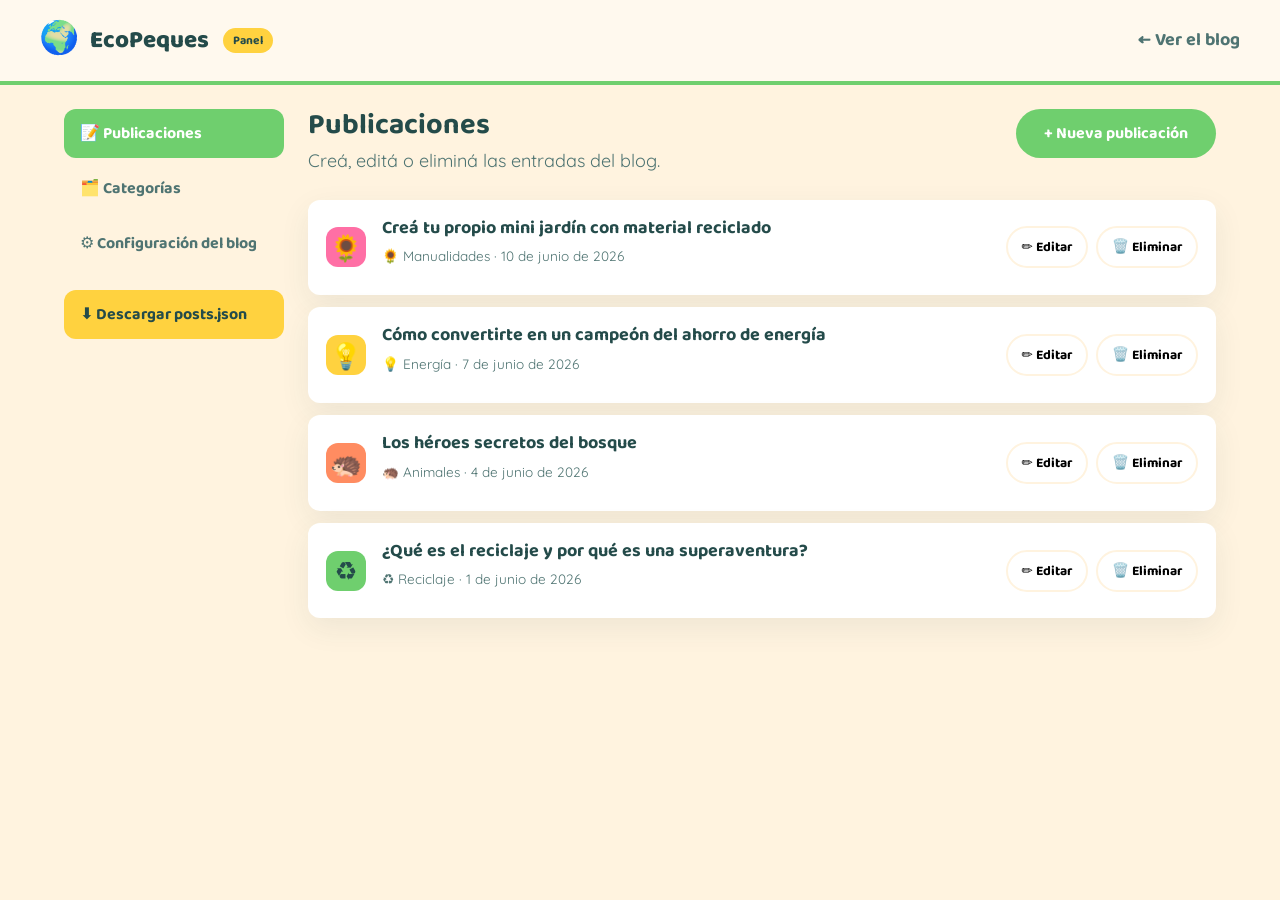
==== admin.html @ 96c78920 "Add files via upload" ====
<!DOCTYPE html>
<html lang="es">
<head>
  <meta charset="UTF-8">
  <meta name="viewport" content="width=device-width, initial-scale=1.0">
  <title>Panel de administración — EcoPeques</title>
  <meta name="robots" content="noindex, nofollow">
  <link rel="preconnect" href="https://fonts.googleapis.com">
  <link rel="preconnect" href="https://fonts.gstatic.com" crossorigin>
  <link href="https://fonts.googleapis.com/css2?family=Baloo+2:wght@500;600;700;800&family=Quicksand:wght@400;500;600;700&display=swap" rel="stylesheet">
  <link rel="stylesheet" href="styles.css">
  <link rel="stylesheet" href="admin.css">
</head>
<body class="admin-body">
  <header class="admin-header">
    <div class="admin-header-inner">
      <a href="index.html" class="logo">
        <span class="logo-mark" aria-hidden="true">🌍</span>
        <span class="logo-text">EcoPeques</span>
        <span class="admin-badge">Panel</span>
      </a>
      <a href="index.html" class="admin-link-back">← Ver el blog</a>
    </div>
  </header>

  <div class="admin-shell">
    <nav class="admin-tabs" aria-label="Secciones del panel">
      <button class="admin-tab is-active" data-tab="posts">📝 Publicaciones</button>
      <button class="admin-tab" data-tab="categories">🗂️ Categorías</button>
      <button class="admin-tab" data-tab="settings">⚙️ Configuración del blog</button>
    </nav>

    <main class="admin-main">

      <!-- ============ TAB: LISTA DE POSTS ============ -->
      <section class="admin-panel is-active" id="panel-posts">
        <div class="admin-panel-head">
          <div>
            <h1>Publicaciones</h1>
            <p class="admin-subtitle">Creá, editá o eliminá las entradas del blog.</p>
          </div>
          <button class="btn" id="btn-new-post">+ Nueva publicación</button>
        </div>

        <div id="posts-list" class="admin-posts-list"></div>
      </section>

      <!-- ============ TAB: EDITOR DE POST ============ -->
      <section class="admin-panel" id="panel-editor">
        <div class="admin-panel-head">
          <div>
            <h1 id="editor-title">Nueva publicación</h1>
            <p class="admin-subtitle">Completá los datos y mirá la vista previa a la derecha.</p>
          </div>
          <button class="admin-link-back" id="btn-cancel-edit">← Volver a la lista</button>
        </div>

        <div class="editor-grid">
          <form class="editor-form" id="post-form">
            <input type="hidden" id="field-original-slug">

            <div class="form-field">
              <label for="field-title">Título</label>
              <input type="text" id="field-title" required placeholder="Ej: Cómo cuidar las abejas">
            </div>

            <div class="form-field">
              <label for="field-slug">Slug (identificador único en la URL)</label>
              <input type="text" id="field-slug" required placeholder="ej: como-cuidar-las-abejas" pattern="[a-z0-9\-]+">
              <p class="field-hint">Solo minúsculas, números y guiones. Se genera solo a partir del título, pero podés editarlo.</p>
            </div>

            <div class="form-row">
              <div class="form-field">
                <label for="field-category">Categoría</label>
                <select id="field-category" required></select>
              </div>

              <div class="form-field">
                <label for="field-date">Fecha</label>
                <input type="date" id="field-date" required>
              </div>
            </div>

            <div class="form-row">
              <div class="form-field">
                <label for="field-emoji">Emoji del post</label>
                <input type="text" id="field-emoji" maxlength="4" placeholder="🌱">
              </div>

              <div class="form-field">
                <label for="field-image">Imagen de portada (opcional)</label>
                <input type="text" id="field-image" placeholder="images/mi-foto.jpg">
                <p class="field-hint">Subí la imagen a la carpeta <code>images/</code> del repositorio y escribí su ruta acá.</p>
              </div>
            </div>

            <div class="form-field">
              <label for="field-excerpt">Resumen corto</label>
              <textarea id="field-excerpt" rows="2" required placeholder="1-2 frases que se ven en las tarjetas"></textarea>
            </div>

            <div class="form-field">
              <label for="field-content">Contenido del post (HTML simple)</label>
              <textarea id="field-content" rows="14" required placeholder="<p>Escribí el contenido del post acá...</p>"></textarea>
              <p class="field-hint">Podés usar <code>&lt;p&gt;</code>, <code>&lt;strong&gt;</code>, <code>&lt;ul&gt;&lt;li&gt;</code> e <code>&lt;img src="images/foto.jpg" alt="..."&gt;</code>.</p>
            </div>

            <div class="editor-actions">
              <button type="submit" class="btn">💾 Guardar publicación</button>
              <button type="button" class="btn btn-secondary" id="btn-delete-post">🗑️ Eliminar</button>
            </div>
          </form>

          <aside class="editor-preview">
            <p class="preview-label">Vista previa</p>
            <div class="preview-frame" id="preview-frame"></div>
          </aside>
        </div>
      </section>

      <!-- ============ TAB: CATEGORÍAS ============ -->
      <section class="admin-panel" id="panel-categories">
        <div class="admin-panel-head">
          <div>
            <h1>Categorías</h1>
            <p class="admin-subtitle">Definen los temas y colores de acento del blog.</p>
          </div>
          <button class="btn" id="btn-new-category">+ Nueva categoría</button>
        </div>

        <div id="categories-list" class="admin-categories-list"></div>
      </section>

      <!-- ============ TAB: CONFIGURACIÓN ============ -->
      <section class="admin-panel" id="panel-settings">
        <div class="admin-panel-head">
          <div>
            <h1>Configuración del blog</h1>
            <p class="admin-subtitle">Datos generales que aparecen en distintas partes del sitio.</p>
          </div>
        </div>

        <form class="editor-form settings-form" id="settings-form">
          <div class="form-field">
            <label for="setting-site-name">Nombre del blog</label>
            <input type="text" id="setting-site-name" placeholder="EcoPeques">
          </div>

          <div class="form-field">
            <label for="setting-logo-emoji">Emoji del logo</label>
            <input type="text" id="setting-logo-emoji" maxlength="4" placeholder="🌍">
          </div>

          <div class="form-field">
            <label for="setting-hero-title">Título del Inicio (hero)</label>
            <input type="text" id="setting-hero-title" placeholder="Aventuras para cuidar nuestro planeta">
          </div>

          <div class="form-field">
            <label for="setting-hero-text">Texto del Inicio (hero)</label>
            <textarea id="setting-hero-text" rows="2"></textarea>
          </div>

          <div class="form-field">
            <label for="setting-about-text">Texto de "Sobre mí"</label>
            <textarea id="setting-about-text" rows="6"></textarea>
            <p class="field-hint">Separá los párrafos con una línea en blanco.</p>
          </div>

          <div class="form-row">
            <div class="form-field">
              <label for="setting-contact-email">Email de contacto</label>
              <input type="email" id="setting-contact-email" placeholder="hola@ecopeques.example">
            </div>
            <div class="form-field">
              <label for="setting-instagram">Link de Instagram</label>
              <input type="text" id="setting-instagram" placeholder="https://instagram.com/...">
            </div>
          </div>

          <div class="form-field">
            <label for="setting-youtube">Link de YouTube</label>
            <input type="text" id="setting-youtube" placeholder="https://youtube.com/...">
          </div>

          <div class="editor-actions">
            <button type="submit" class="btn">💾 Guardar configuración</button>
          </div>
        </form>
      </section>

    </main>
  </div>

  <!-- ============ MODAL: EXPORTAR / DESCARGAR ============ -->
  <div class="modal-overlay" id="export-modal">
    <div class="modal-box">
      <h2 id="export-modal-title">Cambios guardados en este navegador</h2>
      <p id="export-modal-text">
        Para publicarlos en el blog real, descargá el archivo actualizado y
        subilo a tu repositorio (reemplazando el archivo existente).
      </p>
      <div class="modal-actions">
        <button class="btn" id="btn-download-file">⬇️ Descargar posts.json</button>
        <button class="btn btn-secondary" id="btn-close-modal">Cerrar</button>
      </div>
    </div>
  </div>

  <div class="toast" id="toast"></div>

  <script src="admin.js"></script>
</body>
</html>
---- styles.css ----
/* ========================================================================
   ECOPEQUES — Estilos
   Paleta: cielo, hoja, sol, coral, baya, sobre crema cálida
   Tipografías: Baloo 2 (titulares redondeados y juguetones)
                 Quicksand (texto, amigable y legible)
   ======================================================================== */

:root {
  /* Colores */
  --color-cream: #fffaf0;
  --color-cream-soft: #fff3df;
  --color-ink: #244b4a;
  --color-ink-soft: #4f7472;
  --color-sky: #4fc6e8;
  --color-sky-dark: #2aa6c9;
  --color-leaf: #6fcf6e;
  --color-leaf-dark: #43a047;
  --color-sun: #ffd23f;
  --color-sun-dark: #f0a500;
  --color-coral: #ff8c61;
  --color-coral-dark: #f4623a;
  --color-berry: #ff6fa5;
  --color-berry-dark: #e64980;

  /* Tipografía */
  --font-display: "Baloo 2", "Comic Sans MS", system-ui, sans-serif;
  --font-body: "Quicksand", system-ui, -apple-system, sans-serif;

  /* Forma */
  --radius-lg: 32px;
  --radius-md: 20px;
  --radius-sm: 12px;
  --leaf-shape: 0% 42% 0% 42% / 0% 42% 0% 42%;

  /* Sombra */
  --shadow-soft: 0 10px 30px rgba(36, 75, 74, 0.08);
  --shadow-pop: 0 14px 0 rgba(36, 75, 74, 0.12);
}

/* ---------- Reset & base ---------- */
*,
*::before,
*::after {
  box-sizing: border-box;
}

html {
  scroll-behavior: smooth;
}

body {
  margin: 0;
  font-family: var(--font-body);
  color: var(--color-ink);
  font-size: 18px;
  line-height: 1.65;
  -webkit-font-smoothing: antialiased;
  background-color: var(--color-cream);
  background-image:
    linear-gradient(rgba(255, 250, 240, 0.3), rgba(255, 250, 240, 0.05)),
    url("images/bg.png");
  background-size: cover;
  background-position: center;
  background-attachment: fixed;
  background-repeat: no-repeat;
}

h1, h2, h3, h4 {
  font-family: var(--font-display);
  line-height: 1.15;
  margin: 0 0 0.5em;
  color: var(--color-ink);
}

p {
  margin: 0 0 1em;
}

a {
  color: var(--color-sky-dark);
  text-decoration: none;
}

img {
  max-width: 100%;
  display: block;
}

ul {
  padding-left: 1.3em;
  margin: 0 0 1em;
}

li {
  margin-bottom: 0.4em;
}

.container {
  width: 100%;
  max-width: 1080px;
  margin: 0 auto;
  padding: 0 24px;
}

/* Visually hidden but accessible */
.visually-hidden {
  position: absolute;
  width: 1px;
  height: 1px;
  margin: -1px;
  padding: 0;
  overflow: hidden;
  clip: rect(0, 0, 0, 0);
  border: 0;
}

/* ---------- Header ---------- */
.site-header {
  position: sticky;
  top: 0;
  z-index: 50;
  background: rgba(255, 250, 240, 0.85);
  backdrop-filter: blur(8px);
  border-bottom: 4px solid var(--color-leaf);
}

.header-inner {
  display: flex;
  align-items: center;
  justify-content: space-between;
  padding-top: 16px;
  padding-bottom: 16px;
  gap: 16px;
}

.logo {
  display: flex;
  align-items: center;
  gap: 10px;
  font-family: var(--font-display);
  font-weight: 800;
  font-size: 1.5rem;
  color: var(--color-ink);
}

.logo-mark {
  font-size: 2rem;
  display: inline-block;
  transform: rotate(-8deg);
}

.main-nav {
  display: flex;
  gap: 8px;
  flex-wrap: wrap;
}

.nav-link {
  font-family: var(--font-display);
  font-weight: 600;
  font-size: 1.02rem;
  color: var(--color-ink-soft);
  padding: 8px 18px;
  border-radius: 999px;
  transition: background 0.15s ease, color 0.15s ease, transform 0.15s ease;
}

.nav-link:hover {
  background: var(--color-sun);
  color: var(--color-ink);
  transform: translateY(-2px);
}

.nav-link.is-active {
  background: var(--color-leaf);
  color: #ffffff;
}

.nav-toggle {
  display: none;
  flex-direction: column;
  justify-content: center;
  gap: 5px;
  width: 44px;
  height: 44px;
  border: none;
  border-radius: var(--radius-sm);
  background: var(--color-leaf);
  cursor: pointer;
}

.nav-toggle span {
  display: block;
  width: 22px;
  height: 3px;
  margin: 0 auto;
  background: #fff;
  border-radius: 2px;
}

/* ---------- Hero ---------- */
.hero {
  position: relative;
  overflow: hidden;
  margin-top: 32px;
  padding: 56px 32px;
  border-radius: var(--radius-lg);
  background: linear-gradient(160deg, var(--color-sky) 0%, var(--color-sky-dark) 100%);
  color: #ffffff;
  isolation: isolate;
}

.hero-content {
  max-width: 560px;
  position: relative;
  z-index: 2;
}

.hero-eyebrow {
  display: inline-block;
  font-family: var(--font-display);
  font-weight: 700;
  font-size: 0.95rem;
  background: rgba(255, 255, 255, 0.22);
  padding: 6px 18px;
  border-radius: 999px;
  margin-bottom: 16px;
}

.hero h1 {
  font-size: clamp(2.1rem, 5vw, 3.2rem);
  color: #ffffff;
  margin-bottom: 0.4em;
}

.hero p {
  font-size: 1.1rem;
  color: rgba(255, 255, 255, 0.92);
}

.hero-blobs {
  position: absolute;
  inset: 0;
  z-index: 1;
  pointer-events: none;
}

.blob {
  position: absolute;
  border-radius: 42% 58% 65% 35% / 45% 40% 60% 55%;
  opacity: 0.85;
}

.blob--leaf {
  width: 180px;
  height: 180px;
  background: var(--color-leaf);
  top: -40px;
  right: 60px;
  animation: float-a 9s ease-in-out infinite;
}

.blob--sun {
  width: 110px;
  height: 110px;
  background: var(--color-sun);
  bottom: -20px;
  right: 200px;
  border-radius: 50%;
  animation: float-b 7s ease-in-out infinite;
}

.blob--coral {
  width: 90px;
  height: 90px;
  background: var(--color-coral);
  bottom: 30px;
  right: -10px;
  animation: float-a 8s ease-in-out infinite reverse;
}

@keyframes float-a {
  0%, 100% { transform: translateY(0) rotate(0deg); }
  50% { transform: translateY(-16px) rotate(6deg); }
}

@keyframes float-b {
  0%, 100% { transform: translateY(0) scale(1); }
  50% { transform: translateY(14px) scale(1.05); }
}

@media (prefers-reduced-motion: reduce) {
  .blob {
    animation: none;
  }
  html {
    scroll-behavior: auto;
  }
}

@media (max-width: 640px) {
  .hero-blobs { display: none; }
}

/* ---------- Section headings ---------- */
.section-heading {
  display: flex;
  align-items: baseline;
  justify-content: space-between;
  gap: 12px;
  margin: 56px 0 24px;
}

.section-heading h2 {
  font-size: clamp(1.5rem, 3.5vw, 2rem);
}

.section-heading .see-all {
  font-family: var(--font-display);
  font-weight: 700;
  white-space: nowrap;
}

/* ---------- Category chips ---------- */
.chip-row {
  display: flex;
  flex-wrap: wrap;
  gap: 10px;
  margin: 20px 0 8px;
}

.chip {
  font-family: var(--font-display);
  font-weight: 700;
  font-size: 0.95rem;
  padding: 8px 18px;
  border-radius: 999px;
  border: 2px solid transparent;
  background: var(--color-cream-soft);
  color: var(--color-ink);
  cursor: pointer;
  transition: transform 0.12s ease, box-shadow 0.12s ease;
}

.chip:hover {
  transform: translateY(-2px);
}

.chip.is-active {
  color: #ffffff;
  box-shadow: var(--shadow-soft);
  background: var(--color-ink-soft);
}

/* Category accent colors, applied via data attribute */
[data-accent="leaf"]  { --accent: var(--color-leaf);  --accent-dark: var(--color-leaf-dark); }
[data-accent="coral"] { --accent: var(--color-coral); --accent-dark: var(--color-coral-dark); }
[data-accent="sun"]   { --accent: var(--color-sun);   --accent-dark: var(--color-sun-dark); }
[data-accent="berry"] { --accent: var(--color-berry); --accent-dark: var(--color-berry-dark); }
[data-accent="sky"]   { --accent: var(--color-sky);   --accent-dark: var(--color-sky-dark); }

.chip[data-accent].is-active {
  background: var(--accent-dark);
}

/* ---------- Posts grid & cards ---------- */
.posts-grid {
  display: grid;
  grid-template-columns: repeat(auto-fill, minmax(260px, 1fr));
  gap: 24px;
  margin: 24px 0 48px;
}

.post-card {
  display: flex;
  flex-direction: column;
  background: #ffffff;
  border-radius: var(--radius-md);
  padding: 24px;
  text-decoration: none;
  color: var(--color-ink);
  box-shadow: var(--shadow-soft);
  border: 3px solid transparent;
  transition: transform 0.15s ease, border-color 0.15s ease, box-shadow 0.15s ease;
}

.post-card:hover {
  transform: translateY(-4px);
  border-color: var(--accent, var(--color-leaf));
  box-shadow: var(--shadow-pop);
}

.post-card-emoji {
  font-size: 2.6rem;
  width: 64px;
  height: 64px;
  display: flex;
  align-items: center;
  justify-content: center;
  background: var(--accent, var(--color-leaf));
  border-radius: var(--leaf-shape);
  margin-bottom: 16px;
}

/* Optional cover image on a post card (bleeds to the card's edges) */
.post-card-image {
  width: calc(100% + 48px);
  margin: -24px -24px 16px;
  height: 160px;
  object-fit: cover;
  border-radius: var(--radius-md) var(--radius-md) 0 0;
  border-bottom: 4px solid var(--accent, var(--color-leaf));
}

/* When a card has an image, shrink the emoji into a small overlapping badge */
.post-card-image + .post-card-emoji {
  position: relative;
  margin-top: -44px;
  margin-left: 4px;
  width: 48px;
  height: 48px;
  font-size: 1.8rem;
  box-shadow: var(--shadow-soft);
  border: 3px solid #ffffff;
}

.post-card h3 {
  font-size: 1.25rem;
  margin-bottom: 0.35em;
}

.post-card .post-excerpt {
  color: var(--color-ink-soft);
  font-size: 0.98rem;
  flex-grow: 1;
}

.post-meta {
  display: flex;
  align-items: center;
  gap: 10px;
  margin-bottom: 12px;
  font-size: 0.85rem;
  font-weight: 700;
  color: var(--accent-dark, var(--color-leaf-dark));
}

.post-meta .dot {
  width: 5px;
  height: 5px;
  border-radius: 50%;
  background: currentColor;
}

.post-card .read-more {
  margin-top: 16px;
  font-family: var(--font-display);
  font-weight: 700;
  color: var(--accent-dark, var(--color-leaf-dark));
}

/* ---------- Post detail ---------- */
.post-detail {
  max-width: 720px;
  margin: 32px auto 64px;
}

.post-detail-header {
  text-align: center;
  margin-bottom: 32px;
}

.post-detail-emoji {
  font-size: 3.2rem;
  width: 88px;
  height: 88px;
  margin: 0 auto 16px;
  display: flex;
  align-items: center;
  justify-content: center;
  background: var(--accent, var(--color-leaf));
  border-radius: var(--leaf-shape);
}

/* Optional cover image at the top of a post */
.post-detail-image {
  width: 100%;
  max-height: 360px;
  object-fit: cover;
  border-radius: var(--radius-lg);
  margin-bottom: 24px;
  border: 4px solid var(--accent, var(--color-leaf));
}

/* When there's a cover image, shrink the emoji into a small badge */
.post-detail-image + .post-detail-emoji {
  width: 64px;
  height: 64px;
  font-size: 2.2rem;
}

.post-detail h1 {
  font-size: clamp(1.8rem, 4vw, 2.6rem);
}

.post-detail .post-meta {
  justify-content: center;
}

.post-detail-body {
  background: #ffffff;
  border-radius: var(--radius-lg);
  padding: clamp(24px, 5vw, 48px);
  box-shadow: var(--shadow-soft);
}

.post-detail-body p,
.post-detail-body li {
  font-size: 1.05rem;
}

.post-detail-body img {
  width: 100%;
  border-radius: var(--radius-md);
  margin: 24px 0;
}

.post-detail-body figure {
  margin: 24px 0;
}

.post-detail-body figure img {
  margin: 0;
}

.post-detail-body figcaption {
  margin-top: 8px;
  font-size: 0.9rem;
  color: var(--color-ink-soft);
  text-align: center;
}

.back-link {
  display: inline-flex;
  align-items: center;
  gap: 8px;
  font-family: var(--font-display);
  font-weight: 700;
  margin-bottom: 24px;
}

/* ---------- Generic page header (Categorías / Sobre / Contacto) ---------- */
.page-header {
  text-align: center;
  max-width: 640px;
  margin: 48px auto 8px;
}

.page-header .hero-eyebrow {
  background: var(--color-sun);
  color: var(--color-ink);
}

/* ---------- About page ---------- */
.about-wrap {
  max-width: 760px;
  margin: 24px auto 64px;
  background: #ffffff;
  border-radius: var(--radius-lg);
  padding: clamp(24px, 5vw, 48px);
  box-shadow: var(--shadow-soft);
}

.about-wrap .about-emoji-row {
  display: flex;
  gap: 14px;
  font-size: 2.2rem;
  margin-bottom: 16px;
}

/* ---------- Contact page ---------- */
.contact-wrap {
  max-width: 560px;
  margin: 24px auto 64px;
  background: #ffffff;
  border-radius: var(--radius-lg);
  padding: clamp(24px, 5vw, 48px);
  box-shadow: var(--shadow-soft);
}

.form-field {
  margin-bottom: 18px;
}

.form-field label {
  display: block;
  font-family: var(--font-display);
  font-weight: 700;
  margin-bottom: 6px;
}

.form-field input,
.form-field textarea {
  width: 100%;
  font-family: var(--font-body);
  font-size: 1rem;
  padding: 12px 16px;
  border: 2px solid var(--color-cream-soft);
  border-radius: var(--radius-sm);
  background: var(--color-cream);
  color: var(--color-ink);
}

.form-field input:focus,
.form-field textarea:focus {
  outline: 3px solid var(--color-sky);
  outline-offset: 1px;
  border-color: var(--color-sky);
}

.btn {
  display: inline-block;
  font-family: var(--font-display);
  font-weight: 700;
  font-size: 1rem;
  padding: 12px 28px;
  border-radius: 999px;
  border: none;
  background: var(--color-leaf);
  color: #ffffff;
  cursor: pointer;
  transition: transform 0.12s ease, background 0.12s ease;
}

.btn:hover {
  background: var(--color-leaf-dark);
  transform: translateY(-2px);
}

.btn:focus-visible,
.nav-link:focus-visible,
.chip:focus-visible,
.post-card:focus-visible {
  outline: 3px solid var(--color-coral);
  outline-offset: 2px;
}

.form-success {
  display: none;
  margin-top: 16px;
  padding: 14px 18px;
  border-radius: var(--radius-sm);
  background: var(--color-cream-soft);
  border: 2px dashed var(--color-leaf);
  font-weight: 700;
}

.form-success.is-visible {
  display: block;
}

.contact-socials {
  display: flex;
  gap: 12px;
  margin-top: 24px;
  flex-wrap: wrap;
}

.contact-socials a {
  font-family: var(--font-display);
  font-weight: 700;
  background: var(--color-cream-soft);
  padding: 10px 18px;
  border-radius: 999px;
  color: var(--color-ink);
}

.contact-socials a:hover {
  background: var(--color-sun);
}

/* ---------- Empty state ---------- */
.empty-state {
  text-align: center;
  padding: 48px 24px;
  color: var(--color-ink-soft);
  font-family: var(--font-display);
  font-weight: 600;
}

/* ---------- Footer ---------- */
.site-footer {
  margin-top: 64px;
  padding: 28px 0;
  background: var(--color-leaf);
  color: #ffffff;
}

.footer-inner {
  text-align: center;
  font-family: var(--font-display);
  font-weight: 600;
}

/* ---------- Responsive nav ---------- */
@media (max-width: 720px) {
  .nav-toggle {
    display: flex;
  }

  .main-nav {
    display: none;
    width: 100%;
    flex-direction: column;
    gap: 4px;
    padding-top: 12px;
  }

  .main-nav.is-open {
    display: flex;
  }

  .header-inner {
    flex-wrap: wrap;
  }

  .nav-link {
    width: 100%;
    text-align: center;
  }
}
---- admin.css ----
/* ========================================================================
   ADMIN.CSS — Estilos del panel de administración
   Reutiliza las variables de colores/tipografía definidas en styles.css.
   Layout pensado para trabajo: dos columnas, tablas, formularios.
   ======================================================================== */

.admin-body {
  background: var(--color-cream-soft);
  background-image: none;
  min-height: 100vh;
}

.admin-header {
  background: rgba(255, 250, 240, 0.95);
  border-bottom: 4px solid var(--color-leaf);
  padding: 14px 24px;
}

.admin-header-inner {
  max-width: 1200px;
  margin: 0 auto;
  display: flex;
  align-items: center;
  justify-content: space-between;
  gap: 16px;
}

.admin-badge {
  font-family: var(--font-display);
  font-size: 0.75rem;
  font-weight: 700;
  background: var(--color-sun);
  color: var(--color-ink);
  padding: 3px 10px;
  border-radius: 999px;
  margin-left: 4px;
}

.admin-link-back {
  font-family: var(--font-display);
  font-weight: 700;
  color: var(--color-ink-soft);
}

/* ---------- Shell layout ---------- */
.admin-shell {
  max-width: 1200px;
  margin: 0 auto;
  padding: 24px;
  display: grid;
  grid-template-columns: 220px 1fr;
  gap: 24px;
}

@media (max-width: 860px) {
  .admin-shell {
    grid-template-columns: 1fr;
  }
}

/* ---------- Tabs (sidebar) ---------- */
.admin-tabs {
  display: flex;
  flex-direction: column;
  gap: 6px;
  align-self: start;
}

.admin-tab {
  font-family: var(--font-display);
  font-weight: 700;
  font-size: 1rem;
  text-align: left;
  padding: 12px 16px;
  border-radius: var(--radius-sm);
  border: none;
  background: transparent;
  color: var(--color-ink-soft);
  cursor: pointer;
  transition: background 0.15s ease, color 0.15s ease;
}

.admin-tab:hover {
  background: var(--color-cream);
}

.admin-tab.is-active {
  background: var(--color-leaf);
  color: #ffffff;
}

@media (max-width: 860px) {
  .admin-tabs {
    flex-direction: row;
    overflow-x: auto;
  }
}

/* ---------- Main panel ---------- */
.admin-main {
  min-width: 0;
}

.admin-panel {
  display: none;
}

.admin-panel.is-active {
  display: block;
}

.admin-panel-head {
  display: flex;
  align-items: flex-start;
  justify-content: space-between;
  gap: 16px;
  flex-wrap: wrap;
  margin-bottom: 24px;
}

.admin-panel-head h1 {
  font-size: 1.8rem;
  margin-bottom: 4px;
}

.admin-subtitle {
  color: var(--color-ink-soft);
  margin: 0;
}

/* ---------- Posts list ---------- */
.admin-posts-list {
  display: flex;
  flex-direction: column;
  gap: 12px;
}

.admin-post-row {
  display: flex;
  align-items: center;
  gap: 16px;
  background: #ffffff;
  border-radius: var(--radius-sm);
  padding: 14px 18px;
  box-shadow: var(--shadow-soft);
}

.admin-post-row .row-emoji {
  font-size: 1.6rem;
  width: 40px;
  height: 40px;
  border-radius: 12px;
  display: flex;
  align-items: center;
  justify-content: center;
  background: var(--accent, var(--color-leaf));
  flex-shrink: 0;
}

.admin-post-row .row-info {
  flex-grow: 1;
  min-width: 0;
}

.admin-post-row .row-title {
  font-family: var(--font-display);
  font-weight: 700;
  margin: 0 0 2px;
  white-space: nowrap;
  overflow: hidden;
  text-overflow: ellipsis;
}

.admin-post-row .row-meta {
  font-size: 0.85rem;
  color: var(--color-ink-soft);
}

.admin-post-row .row-actions {
  display: flex;
  gap: 8px;
  flex-shrink: 0;
}

.row-actions button {
  font-family: var(--font-display);
  font-weight: 700;
  font-size: 0.85rem;
  padding: 8px 14px;
  border-radius: 999px;
  border: 2px solid var(--color-cream-soft);
  background: #ffffff;
  cursor: pointer;
}

.row-actions button:hover {
  background: var(--color-cream-soft);
}

/* ---------- Categories list ---------- */
.admin-categories-list {
  display: flex;
  flex-direction: column;
  gap: 12px;
}

.admin-category-row {
  display: grid;
  grid-template-columns: 1fr 1fr 140px auto;
  gap: 12px;
  align-items: center;
  background: #ffffff;
  border-radius: var(--radius-sm);
  padding: 12px 16px;
  box-shadow: var(--shadow-soft);
}

@media (max-width: 720px) {
  .admin-category-row {
    grid-template-columns: 1fr;
  }
}

.admin-category-row input,
.admin-category-row select {
  font-family: var(--font-body);
  font-size: 0.95rem;
  padding: 8px 12px;
  border: 2px solid var(--color-cream-soft);
  border-radius: var(--radius-sm);
}

.admin-category-row button {
  font-family: var(--font-display);
  font-weight: 700;
  font-size: 0.85rem;
  padding: 8px 14px;
  border-radius: 999px;
  border: 2px solid var(--color-cream-soft);
  background: #ffffff;
  cursor: pointer;
  white-space: nowrap;
}

/* ---------- Editor (form + preview) ---------- */
.editor-grid {
  display: grid;
  grid-template-columns: 1fr 380px;
  gap: 24px;
  align-items: start;
}

@media (max-width: 980px) {
  .editor-grid {
    grid-template-columns: 1fr;
  }
}

.editor-form {
  background: #ffffff;
  border-radius: var(--radius-md);
  padding: 24px;
  box-shadow: var(--shadow-soft);
  display: flex;
  flex-direction: column;
  gap: 4px;
}

.settings-form {
  max-width: 640px;
}

.form-row {
  display: grid;
  grid-template-columns: 1fr 1fr;
  gap: 16px;
}

@media (max-width: 560px) {
  .form-row {
    grid-template-columns: 1fr;
  }
}

.editor-form select {
  width: 100%;
  font-family: var(--font-body);
  font-size: 1rem;
  padding: 12px 16px;
  border: 2px solid var(--color-cream-soft);
  border-radius: var(--radius-sm);
  background: var(--color-cream);
  color: var(--color-ink);
}

.editor-form textarea#field-content {
  font-family: "SF Mono", "Consolas", monospace;
  font-size: 0.9rem;
}

.field-hint {
  font-size: 0.82rem;
  color: var(--color-ink-soft);
  margin: 4px 0 14px;
}

.field-hint code {
  background: var(--color-cream-soft);
  padding: 1px 5px;
  border-radius: 4px;
}

.editor-actions {
  display: flex;
  gap: 12px;
  margin-top: 8px;
  flex-wrap: wrap;
}

.btn-secondary {
  background: #ffffff;
  color: var(--color-coral-dark);
  border: 2px solid var(--color-coral);
}

.btn-secondary:hover {
  background: var(--color-coral);
  color: #ffffff;
}

/* ---------- Live preview ---------- */
.editor-preview {
  position: sticky;
  top: 24px;
}

.preview-label {
  font-family: var(--font-display);
  font-weight: 700;
  color: var(--color-ink-soft);
  margin-bottom: 8px;
  font-size: 0.85rem;
  text-transform: uppercase;
  letter-spacing: 0.04em;
}

.preview-frame {
  background: var(--color-cream);
  border-radius: var(--radius-md);
  padding: 20px;
  box-shadow: var(--shadow-soft);
  max-height: 640px;
  overflow-y: auto;
}

.preview-frame .post-card {
  cursor: default;
}

.preview-frame .post-card:hover {
  transform: none;
}

/* ---------- Modal ---------- */
.modal-overlay {
  position: fixed;
  inset: 0;
  background: rgba(36, 75, 74, 0.45);
  display: none;
  align-items: center;
  justify-content: center;
  padding: 24px;
  z-index: 100;
}

.modal-overlay.is-visible {
  display: flex;
}

.modal-box {
  background: #ffffff;
  border-radius: var(--radius-md);
  padding: 28px;
  max-width: 440px;
  box-shadow: var(--shadow-pop);
}

.modal-box h2 {
  font-size: 1.3rem;
}

.modal-actions {
  display: flex;
  gap: 12px;
  margin-top: 16px;
  flex-wrap: wrap;
}

/* ---------- Toast ---------- */
.toast {
  position: fixed;
  bottom: 24px;
  left: 50%;
  transform: translateX(-50%) translateY(20px);
  background: var(--color-ink);
  color: #ffffff;
  font-family: var(--font-display);
  font-weight: 600;
  padding: 12px 22px;
  border-radius: 999px;
  box-shadow: var(--shadow-pop);
  opacity: 0;
  pointer-events: none;
  transition: opacity 0.2s ease, transform 0.2s ease;
  z-index: 200;
}

.toast.is-visible {
  opacity: 1;
  transform: translateX(-50%) translateY(0);
}

/* ---------- Empty state ---------- */
.admin-empty {
  text-align: center;
  padding: 48px 24px;
  color: var(--color-ink-soft);
  font-family: var(--font-display);
  font-weight: 600;
  background: #ffffff;
  border-radius: var(--radius-md);
}
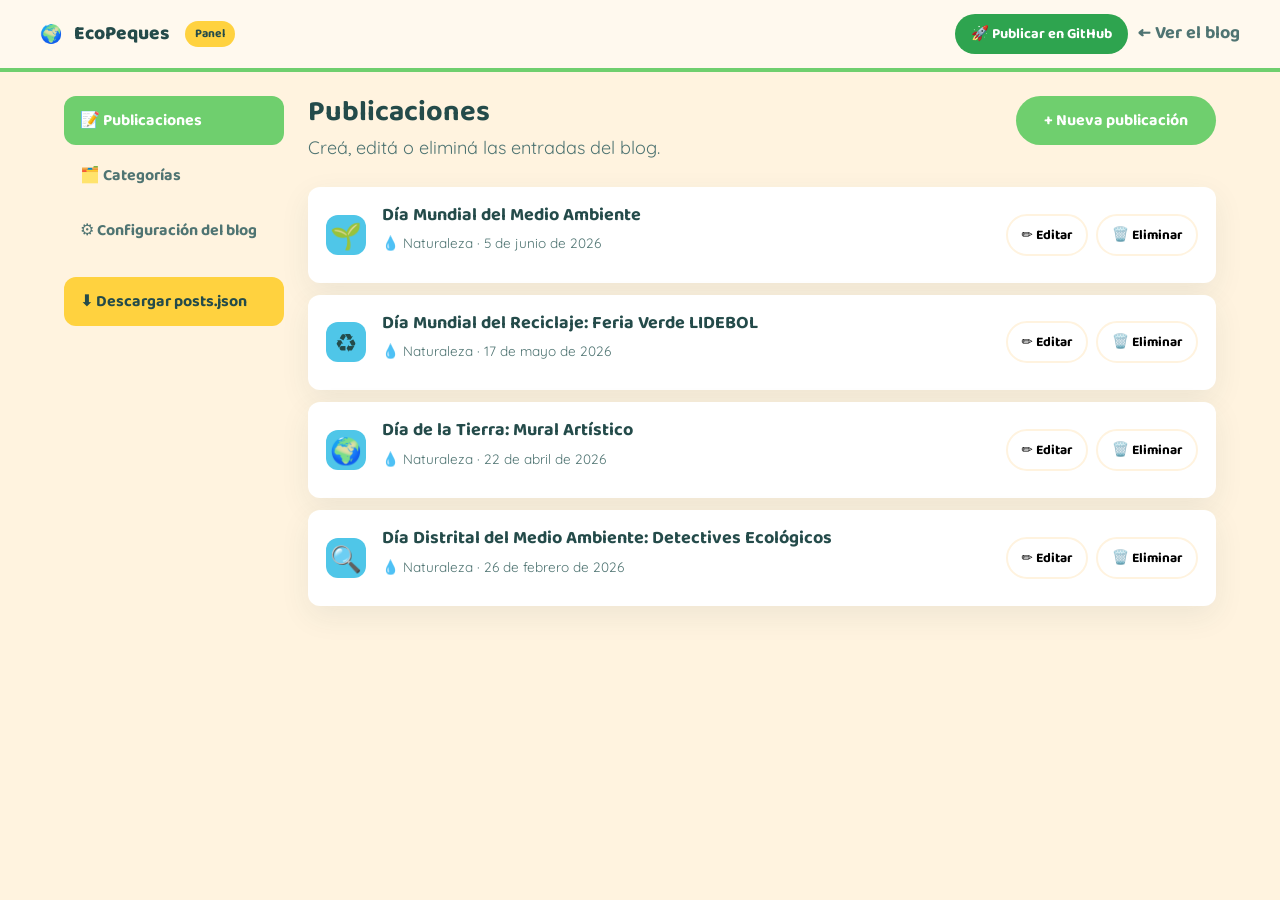
==== commit 9b70850e: "Commit inicial: imágenes actualizadas y anonimizadas" ====
--- a/admin.html
+++ b/admin.html
@@ -19,7 +19,10 @@
         <span class="logo-text">EcoPeques</span>
         <span class="admin-badge">Panel</span>
       </a>
-      <a href="index.html" class="admin-link-back">← Ver el blog</a>
+      <div style="display:flex; gap:10px; align-items:center;">
+        <button class="btn btn-github" id="btn-github-publish">🚀 Publicar en GitHub</button>
+        <a href="index.html" class="admin-link-back">← Ver el blog</a>
+      </div>
     </div>
   </header>
 
@@ -101,13 +104,19 @@
             </div>
 
             <div class="form-field">
-              <label for="field-content">Contenido del post (HTML simple)</label>
+              <div style="display:flex; justify-content:space-between; align-items:center; margin-bottom:6px;">
+                <label for="field-content" style="margin:0;">Contenido del post</label>
+                <div class="media-helpers">
+                  <button type="button" class="btn-helper" id="btn-helper-carousel">📷 Insertar Carrusel</button>
+                  <button type="button" class="btn-helper" id="btn-helper-video">🎬 Insertar Video</button>
+                </div>
+              </div>
               <textarea id="field-content" rows="14" required placeholder="<p>Escribí el contenido del post acá...</p>"></textarea>
-              <p class="field-hint">Podés usar <code>&lt;p&gt;</code>, <code>&lt;strong&gt;</code>, <code>&lt;ul&gt;&lt;li&gt;</code> e <code>&lt;img src="images/foto.jpg" alt="..."&gt;</code>.</p>
+              <p class="field-hint">Podés usar texto común o los botones de arriba para insertar carruseles y videos fácilmente.</p>
             </div>
 
             <div class="editor-actions">
-              <button type="submit" class="btn">💾 Guardar publicación</button>
+              <button type="submit" class="btn">💾 Guardar cambios del post</button>
               <button type="button" class="btn btn-secondary" id="btn-delete-post">🗑️ Eliminar</button>
             </div>
           </form>
@@ -193,17 +202,70 @@
     </main>
   </div>
 
+  <!-- ============ MODAL: HELPER CARRUSEL ============ -->
+  <div class="modal-overlay" id="modal-carousel">
+    <div class="modal-box">
+      <h2>Insertar Carrusel de Fotos</h2>
+      <p class="field-hint">Escribí las rutas de las fotos separadas por coma o una por línea (ej: <code>images/22_abril/1.jpeg, images/22_abril/2.jpeg</code>):</p>
+      <div class="form-field">
+        <textarea id="input-carousel-images" rows="4" placeholder="images/detectives/foto1.jpg&#10;images/detectives/foto2.jpg&#10;images/detectives/foto3.jpg"></textarea>
+      </div>
+      <div class="modal-actions">
+        <button class="btn" id="btn-insert-carousel">Insertar en el texto</button>
+        <button class="btn btn-secondary modal-close">Cancelar</button>
+      </div>
+    </div>
+  </div>
+
+  <!-- ============ MODAL: HELPER VIDEO ============ -->
+  <div class="modal-overlay" id="modal-video">
+    <div class="modal-box">
+      <h2>Insertar Video Local</h2>
+      <div class="form-field">
+        <label for="input-video-path">Ruta del video (ej: <code>videos/video_agua.mp4</code>):</label>
+        <input type="text" id="input-video-path" placeholder="videos/video_agua.mp4">
+      </div>
+      <div class="modal-actions">
+        <button class="btn" id="btn-insert-video">Insertar en el texto</button>
+        <button class="btn btn-secondary modal-close">Cancelar</button>
+      </div>
+    </div>
+  </div>
+
+  <!-- ============ MODAL: CONFIGURAR TOKEN GITHUB ============ -->
+  <div class="modal-overlay" id="modal-github">
+    <div class="modal-box">
+      <h2>Conectar con GitHub</h2>
+      <p class="field-hint">Se guarda solo en este navegador de forma segura. Sirve para publicar con un solo clic.</p>
+      <div class="form-field">
+        <label for="gh-owner">Usuario u Organización de GitHub:</label>
+        <input type="text" id="gh-owner" value="EcoCol" placeholder="EcoCol">
+      </div>
+      <div class="form-field">
+        <label for="gh-repo">Nombre del Repositorio:</label>
+        <input type="text" id="gh-repo" value="Blog" placeholder="Blog">
+      </div>
+      <div class="form-field">
+        <label for="gh-token">Personal Access Token (GitHub Token):</label>
+        <input type="password" id="gh-token" placeholder="ghp_xxxxxxxxxxxx...">
+      </div>
+      <div class="modal-actions">
+        <button class="btn" id="btn-save-github">Guardar y Publicar</button>
+        <button class="btn btn-secondary modal-close">Cancelar</button>
+      </div>
+    </div>
+  </div>
+
   <!-- ============ MODAL: EXPORTAR / DESCARGAR ============ -->
   <div class="modal-overlay" id="export-modal">
     <div class="modal-box">
-      <h2 id="export-modal-title">Cambios guardados en este navegador</h2>
+      <h2 id="export-modal-title">Descarga manual de respaldo</h2>
       <p id="export-modal-text">
-        Para publicarlos en el blog real, descargá el archivo actualizado y
-        subilo a tu repositorio (reemplazando el archivo existente).
+        Podés descargar el archivo posts.json actualizado para guardarlo en tu computadora o subirlo con Git manualmente.
       </p>
       <div class="modal-actions">
         <button class="btn" id="btn-download-file">⬇️ Descargar posts.json</button>
-        <button class="btn btn-secondary" id="btn-close-modal">Cerrar</button>
+        <button class="btn btn-secondary modal-close" id="btn-close-modal">Cerrar</button>
       </div>
     </div>
   </div>
@@ -212,4 +274,4 @@
 
   <script src="admin.js"></script>
 </body>
-</html>
+</html>
--- a/styles.css
+++ b/styles.css
@@ -56,13 +56,21 @@
   line-height: 1.65;
   -webkit-font-smoothing: antialiased;
   background-color: var(--color-cream);
-  background-image:
+}
+
+/* Fondo fijo del tamaño de la pantalla (funciona igual en PC y celular) */
+.site-bg {
+  position: fixed;
+  top: 0;
+  left: 0;
+  width: 100%;
+  height: 100vh;
+  height: 100lvh;
+  z-index: -1;
+  pointer-events: none;
+  background:
     linear-gradient(rgba(255, 250, 240, 0.3), rgba(255, 250, 240, 0.05)),
-    url("images/bg.png");
-  background-size: cover;
-  background-position: center;
-  background-attachment: fixed;
-  background-repeat: no-repeat;
+    url("images/bg.png?v=3") center top / cover no-repeat;
 }
 
 h1, h2, h3, h4 {
@@ -133,20 +141,32 @@
   gap: 16px;
 }
 
+/* Logo header con subtítulo */
 .logo {
   display: flex;
   align-items: center;
-  gap: 10px;
+  gap: 12px;
+  text-decoration: none;
+}
+
+.logo-text-group {
+  display: flex;
+  flex-direction: column;
+  line-height: 1.2;
+}
+
+.logo-text {
   font-family: var(--font-display);
   font-weight: 800;
-  font-size: 1.5rem;
+  font-size: 1.2rem;
   color: var(--color-ink);
 }
 
-.logo-mark {
-  font-size: 2rem;
-  display: inline-block;
-  transform: rotate(-8deg);
+.logo-subtitle {
+  font-family: var(--font-body);
+  font-weight: 600;
+  font-size: 0.85rem;
+  color: var(--color-ink-soft);
 }
 
 .main-nav {
@@ -205,36 +225,62 @@
   margin-top: 32px;
   padding: 56px 32px;
   border-radius: var(--radius-lg);
-  background: linear-gradient(160deg, var(--color-sky) 0%, var(--color-sky-dark) 100%);
+  background: linear-gradient(160deg, #74d680 0%, #48b855 100%);
   color: #ffffff;
   isolation: isolate;
 }
 
-.hero-content {
-  max-width: 560px;
+/* Layout de dos columnas: texto a la izquierda, imagen a la derecha */
+.hero-layout {
+  display: flex;
+  align-items: center;
+  justify-content: space-between;
+  gap: 32px;
   position: relative;
   z-index: 2;
 }
 
+.hero-content {
+  flex: 1;
+  max-width: 580px;
+}
+
+.hero-image-wrap {
+  flex: 0 0 auto;
+  display: flex;
+  justify-content: center;
+  align-items: center;
+}
+
+.hero-image {
+  max-width: 240px;
+  width: 100%;
+  height: auto;
+  object-fit: contain;
+  border-radius: 0;
+  box-shadow: none;
+  border: none;
+}
+
 .hero-eyebrow {
   display: inline-block;
   font-family: var(--font-display);
   font-weight: 700;
-  font-size: 0.95rem;
+  font-size: 0.85rem;
   background: rgba(255, 255, 255, 0.22);
-  padding: 6px 18px;
+  padding: 4px 14px;
   border-radius: 999px;
-  margin-bottom: 16px;
+  margin-bottom: 12px;
 }
 
 .hero h1 {
-  font-size: clamp(2.1rem, 5vw, 3.2rem);
+  font-size: clamp(1.8rem, 3.8vw, 2.3rem);
   color: #ffffff;
   margin-bottom: 0.4em;
 }
 
 .hero p {
-  font-size: 1.1rem;
+  font-size: 0.98rem;
   color: rgba(255, 255, 255, 0.92);
 }
 
@@ -254,7 +300,7 @@
 .blob--leaf {
   width: 180px;
   height: 180px;
-  background: var(--color-leaf);
+  background: var(--color-sky);
   top: -40px;
   right: 60px;
   animation: float-a 9s ease-in-out infinite;
@@ -296,10 +342,6 @@
   html {
     scroll-behavior: auto;
   }
-}
-
-@media (max-width: 640px) {
-  .hero-blobs { display: none; }
 }
 
 /* ---------- Section headings ---------- */
@@ -702,8 +744,37 @@
   font-weight: 600;
 }
 
-/* ---------- Responsive nav ---------- */
-@media (max-width: 720px) {
+/* ========================================================================
+   ADAPTACIÓN RESPONSIVE (Móvil y Tablet)
+   ======================================================================== */
+
+@media (max-width: 768px) {
+  /* Contenedores */
+  .container {
+    padding: 0 16px;
+  }
+
+  /* Header y Logo */
+  .header-inner {
+    padding-top: 12px;
+    padding-bottom: 12px;
+    flex-wrap: wrap;
+  }
+
+  .logo {
+    gap: 8px;
+  }
+
+  .logo-text {
+    font-size: 1rem;
+    line-height: 1.15;
+  }
+
+  .logo-subtitle {
+    font-size: 0.78rem;
+  }
+
+  /* Menú hamburguesa desplegable */
   .nav-toggle {
     display: flex;
   }
@@ -712,20 +783,93 @@
     display: none;
     width: 100%;
     flex-direction: column;
-    gap: 4px;
+    gap: 6px;
     padding-top: 12px;
   }
 
   .main-nav.is-open {
     display: flex;
-  }
-
-  .header-inner {
-    flex-wrap: wrap;
   }
 
   .nav-link {
     width: 100%;
     text-align: center;
   }
+
+  /* Hero: orden vertical y centrado */
+  .hero {
+    padding: 36px 20px;
+    margin-top: 16px;
+    border-radius: var(--radius-md);
+  }
+
+  .hero-layout {
+    flex-direction: column-reverse; /* Texto arriba, logo abajo */
+    text-align: center;
+    gap: 24px;
+  }
+
+  .hero-content {
+    max-width: 100%;
+  }
+
+  .hero-eyebrow {
+    font-size: 0.78rem;
+    padding: 4px 12px;
+  }
+
+  .hero h1 {
+    font-size: 1.65rem;
+    line-height: 1.25;
+  }
+
+  .hero p {
+    font-size: 0.95rem;
+  }
+
+  .hero-image {
+    max-width: 150px;
+    margin: 0 auto;
+  }
+
+  /* Títulos de sección */
+  .section-heading {
+    margin: 36px 0 18px;
+    flex-direction: column;
+    align-items: flex-start;
+    gap: 6px;
+  }
+
+  .section-heading h2 {
+    font-size: 1.4rem;
+  }
+
+  /* Detalle de posts */
+  .post-detail {
+    margin: 20px auto 40px;
+  }
+
+  .post-detail-body {
+    padding: 24px 16px;
+  }
+}
+
+@media (max-width: 640px) {
+  /* Ocultar globitos animados en pantallas muy pequeñas para evitar saltos visuales */
+  .hero-blobs {
+    display: none;
+  }
+  /* Fondo vertical optimizado para celular */
+  .site-bg {
+    background:
+      linear-gradient(rgba(255, 250, 240, 0.3), rgba(255, 250, 240, 0.05)),
+      url("images/bg-mobile.jpg?v=3") center / cover no-repeat;
+  }
+
+  /* Reducir márgenes del hero en móvil para dejar ver más ilustración */
+  .hero {
+    padding: 28px 18px;
+    margin-top: 12px;
+    margin-bottom: 24px;
+  }
 }
--- a/admin.css
+++ b/admin.css
@@ -40,6 +40,41 @@
   font-family: var(--font-display);
   font-weight: 700;
   color: var(--color-ink-soft);
+}
+
+.btn-github {
+  background: #2ea44f;
+  color: #ffffff;
+  font-size: 0.9rem;
+  padding: 8px 16px;
+}
+
+.btn-github:hover {
+  background: #2c974b;
+}
+
+/* Helpers multimedia en el formulario */
+.media-helpers {
+  display: flex;
+  gap: 8px;
+}
+
+.btn-helper {
+  font-family: var(--font-display);
+  font-weight: 700;
+  font-size: 0.8rem;
+  padding: 4px 10px;
+  border-radius: 6px;
+  border: 1px solid var(--color-ink-soft);
+  background: #ffffff;
+  color: var(--color-ink);
+  cursor: pointer;
+  transition: all 0.15s ease;
+}
+
+.btn-helper:hover {
+  background: var(--color-sun);
+  border-color: var(--color-sun-dark);
 }
 
 /* ---------- Shell layout ---------- */
@@ -381,12 +416,14 @@
   background: #ffffff;
   border-radius: var(--radius-md);
   padding: 28px;
-  max-width: 440px;
+  max-width: 480px;
+  width: 100%;
   box-shadow: var(--shadow-pop);
 }
 
 .modal-box h2 {
   font-size: 1.3rem;
+  margin-bottom: 8px;
 }
 
 .modal-actions {
@@ -429,4 +466,4 @@
   font-weight: 600;
   background: #ffffff;
   border-radius: var(--radius-md);
-}
+}
